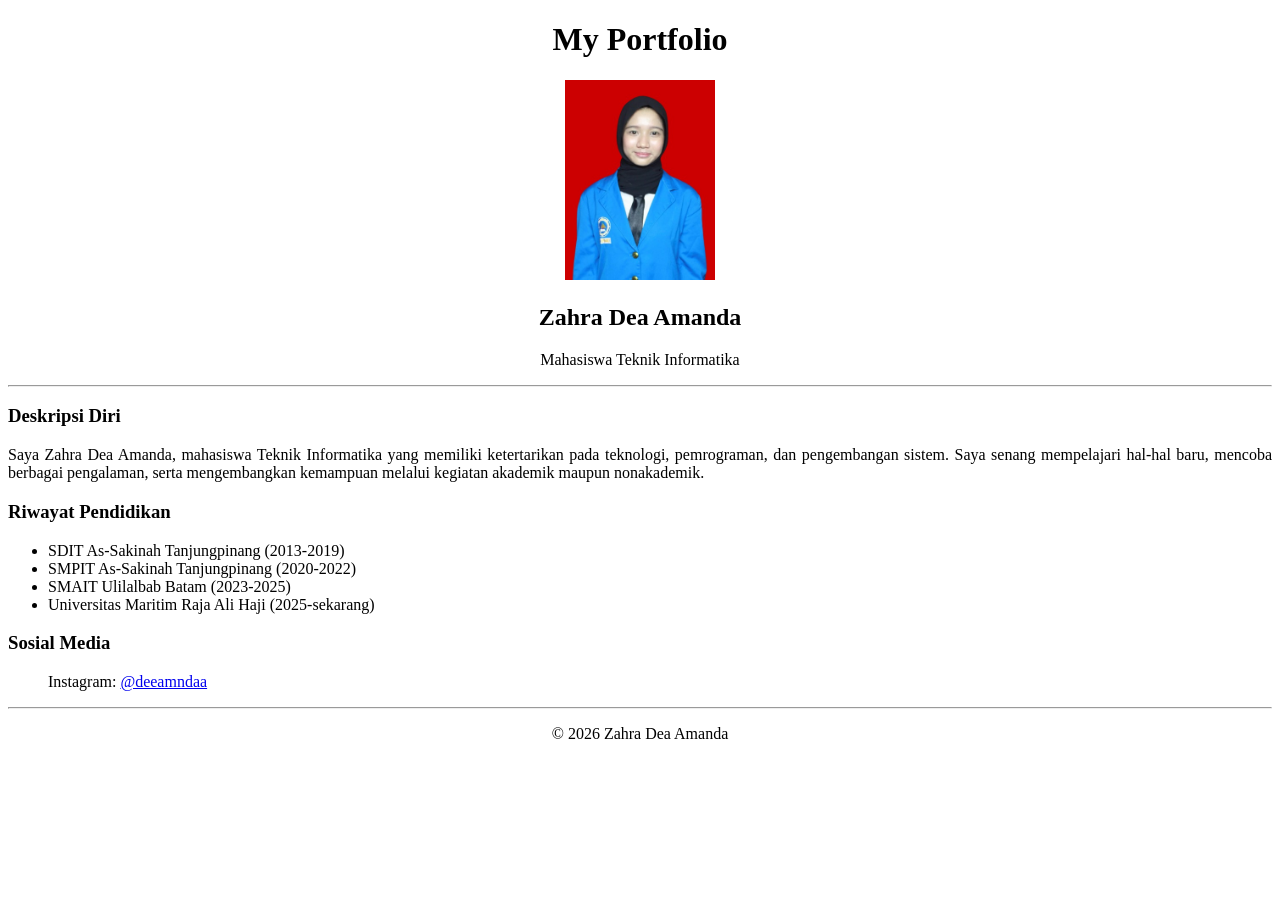
==== porto.html @ d294869a "commit pertama" ====
<!DOCTYPE html>
<html>
<head>
    <title>Portfolio Zahra Dea Amanda</title>
</head>

<body>

    <h1 align="center">My Portfolio</h1>

    <p align="center">
        <img src="dea.jpeg" alt="Zahra Dea Amanda" width="150px">
    </p>

    <h2 align="center">Zahra Dea Amanda</h2>

    <p align="center">
        Mahasiswa Teknik Informatika
    </p>

    <hr>

    <h3>Deskripsi Diri</h3>

    <p align="justify">
        Saya Zahra Dea Amanda, mahasiswa Teknik Informatika yang
        memiliki ketertarikan pada teknologi, pemrograman, dan
        pengembangan sistem. Saya senang mempelajari hal-hal baru,
        mencoba berbagai pengalaman, serta mengembangkan kemampuan
        melalui kegiatan akademik maupun nonakademik.
    </p>

    <h3>Riwayat Pendidikan</h3>

    <ul>
        <li>SDIT As-Sakinah Tanjungpinang (2013-2019)</li>
        <li>SMPIT As-Sakinah Tanjungpinang (2020-2022)</li>
        <li>SMAIT Ulilalbab Batam (2023-2025)</li>
        <li>Universitas Maritim Raja Ali Haji (2025-sekarang)</li>
    </ul>

    <h3>Sosial Media</h3>

    <ul>
        Instagram:
        <a href="https://instagram.com/deeamndaa">
             @deeamndaa
        </a>
    </ul>

    <hr>

    <p align="center">
        © 2026 Zahra Dea Amanda
    </p>

</body>
</html>
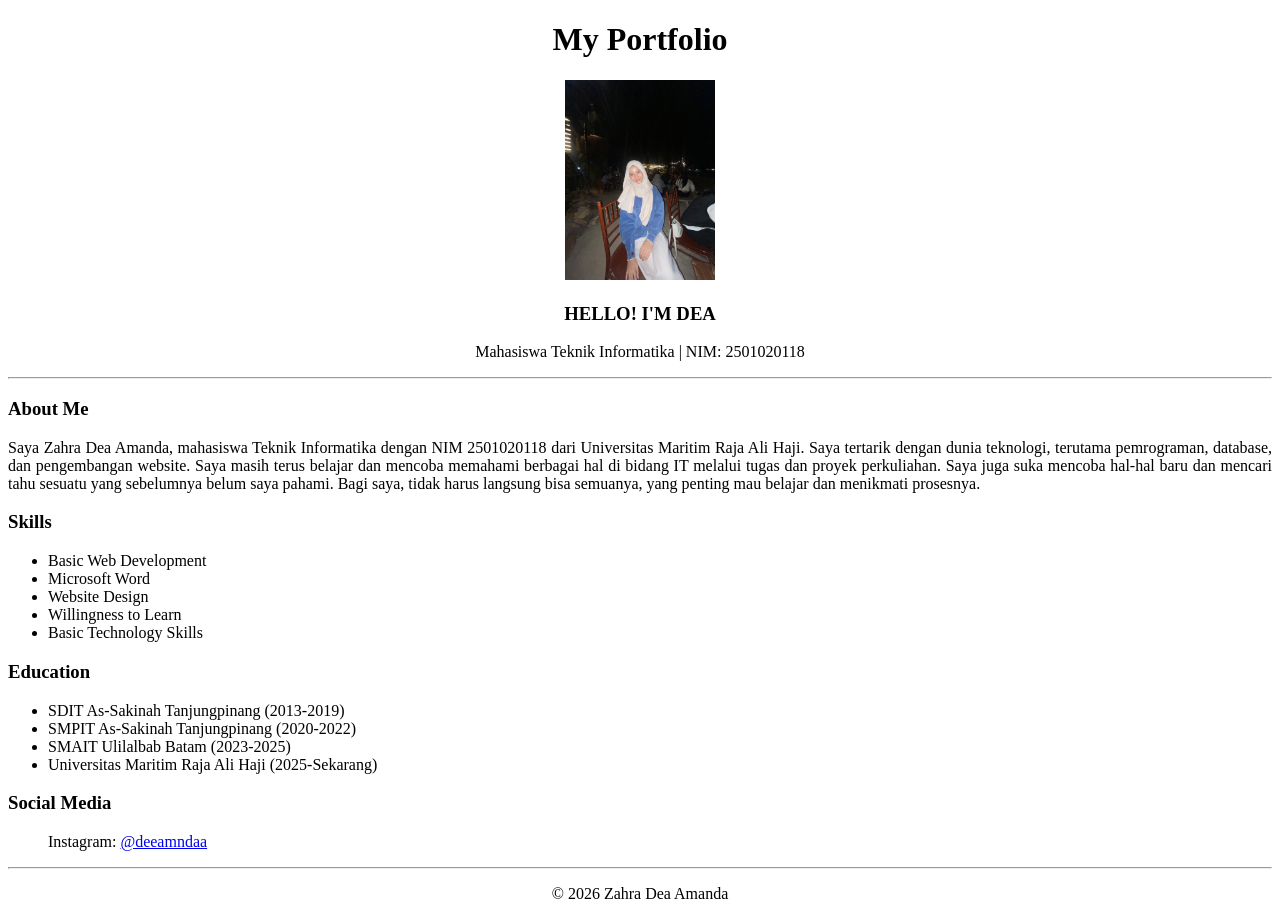
==== commit 407905f8: "Update porto" ====
--- a/porto.html
+++ b/porto.html
@@ -9,42 +9,55 @@
     <h1 align="center">My Portfolio</h1>
 
     <p align="center">
-        <img src="dea.jpeg" alt="Zahra Dea Amanda" width="150px">
+        <img src="deaa.jpeg" alt="Zahra Dea Amanda" width="150px">
     </p>
 
-    <h2 align="center">Zahra Dea Amanda</h2>
+    <h3 align="center">HELLO! I'M DEA</h3>
 
     <p align="center">
-        Mahasiswa Teknik Informatika
+        Mahasiswa Teknik Informatika | NIM: 2501020118
     </p>
 
     <hr>
 
-    <h3>Deskripsi Diri</h3>
+    <h3>About Me</h3>
 
     <p align="justify">
-        Saya Zahra Dea Amanda, mahasiswa Teknik Informatika yang
-        memiliki ketertarikan pada teknologi, pemrograman, dan
-        pengembangan sistem. Saya senang mempelajari hal-hal baru,
-        mencoba berbagai pengalaman, serta mengembangkan kemampuan
-        melalui kegiatan akademik maupun nonakademik.
+        Saya Zahra Dea Amanda, mahasiswa Teknik Informatika dengan NIM
+        2501020118 dari Universitas Maritim Raja Ali Haji. Saya tertarik dengan dunia teknologi, terutama
+        pemrograman, database, dan pengembangan website. Saya masih
+        terus belajar dan mencoba memahami berbagai hal di bidang IT
+        melalui tugas dan proyek perkuliahan. Saya juga suka mencoba
+        hal-hal baru dan mencari tahu sesuatu yang sebelumnya belum
+        saya pahami. Bagi saya, tidak harus langsung bisa semuanya,
+        yang penting mau belajar dan menikmati prosesnya. 
     </p>
 
-    <h3>Riwayat Pendidikan</h3>
+    <h3>Skills</h3>
+
+    <ul>
+        <li>Basic Web Development</li>
+        <li>Microsoft Word</li>
+        <li>Website Design</li>
+        <li>Willingness to Learn</li>
+        <li>Basic Technology Skills</li>
+    </ul>
+
+    <h3>Education</h3>
 
     <ul>
         <li>SDIT As-Sakinah Tanjungpinang (2013-2019)</li>
         <li>SMPIT As-Sakinah Tanjungpinang (2020-2022)</li>
         <li>SMAIT Ulilalbab Batam (2023-2025)</li>
-        <li>Universitas Maritim Raja Ali Haji (2025-sekarang)</li>
+        <li>Universitas Maritim Raja Ali Haji (2025-Sekarang)</li>
     </ul>
 
-    <h3>Sosial Media</h3>
+    <h3>Social Media</h3>
 
     <ul>
         Instagram:
         <a href="https://instagram.com/deeamndaa">
-             @deeamndaa
+            @deeamndaa
         </a>
     </ul>
 
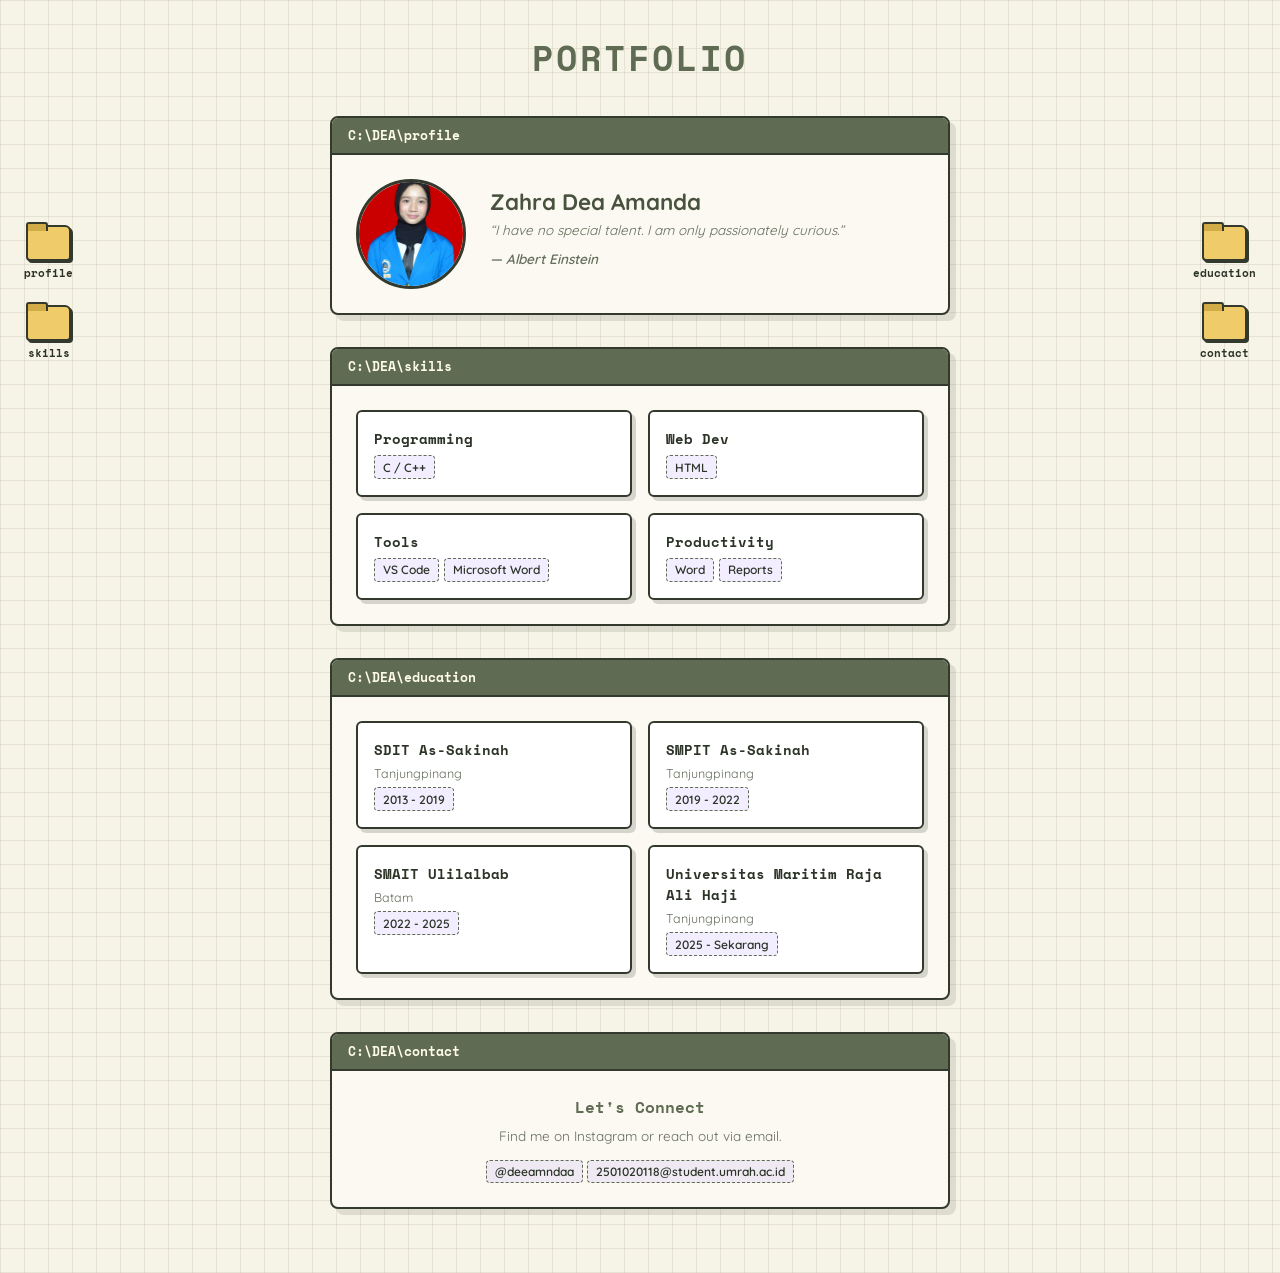
==== commit 1a880e56: "Update porto" ====
--- a/porto.html
+++ b/porto.html
@@ -1,71 +1,112 @@
 <!DOCTYPE html>
-<html>
+<html lang="en">
 <head>
-    <title>Portfolio Zahra Dea Amanda</title>
+    <meta charset="UTF-8">
+    <meta name="viewport" content="width=device-width, initial-scale=1.0">
+    <title>Zahra Dea Amanda - Portfolio</title>
+    <!-- Google Fonts -->
+    <link href="https://fonts.googleapis.com/css2?family=Quicksand:wght@500;700&family=Space+Mono:wght@400;700&display=swap" rel="stylesheet">
+    <!-- Penghubung ke file style.css -->
+    <link rel="stylesheet" href="style.css">
 </head>
-
 <body>
 
-    <h1 align="center">My Portfolio</h1>
+    <div class="container">
+        <header class="banner">PORTFOLIO</header>
 
-    <p align="center">
-        <img src="deaa.jpeg" alt="Zahra Dea Amanda" width="150px">
-    </p>
+        <!-- Sidebar Navigation -->
+        <nav class="sidebar left">
+            <a href="#profile" class="icon-btn"><div class="folder"></div><span>profile</span></a>
+            <a href="#skills" class="icon-btn"><div class="folder"></div><span>skills</span></a>
+        </nav>
+        <nav class="sidebar right">
+            <a href="#education" class="icon-btn"><div class="folder"></div><span>education</span></a>
+            <a href="#contact" class="icon-btn"><div class="folder"></div><span>contact</span></a>
+        </nav>
 
-    <h3 align="center">HELLO! I'M DEA</h3>
+        <!-- Window 1: Profile -->
+        <section id="profile" class="os-window">
+            <div class="win-header"><span>C:\DEA\profile</span></div>
+            <div class="win-body">
+                <div class="profile-content">
+                    <img src="dea.jpg" alt="Zahra" class="profile-img">
+                    <div class="profile-info">
+                        <h2>Zahra Dea Amanda</h2>
+                        <p>“I have no special talent. I am only passionately curious.”</p>
+                        <p style="font-size: 0.85rem; font-weight: 600;">— Albert Einstein</p>
+                    </div>
+                </div>
+            </div>
+        </section>
 
-    <p align="center">
-        Mahasiswa Teknik Informatika | NIM: 2501020118
-    </p>
+        <!-- Window 2: Skills -->
+        <section id="skills" class="os-window">
+            <div class="win-header"><span>C:\DEA\skills</span></div>
+            <div class="win-body">
+                <div class="skills-grid">
+                    <div class="skill-card">
+                        <h4>Programming</h4>
+                        <div class="tags"><span class="tag">C / C++</span></div>
+                    </div>
+                    <div class="skill-card">
+                        <h4>Web Dev</h4>
+                        <div class="tags"><span class="tag">HTML</span></div>
+                    </div>
+                    <div class="skill-card">
+                        <h4>Tools</h4>
+                        <div class="tags"><span class="tag">VS Code</span><span class="tag">Microsoft Word</span></div>
+                    </div>
+                    <div class="skill-card">
+                        <h4>Productivity</h4>
+                        <div class="tags"><span class="tag">Word</span><span class="tag">Reports</span></div>
+                    </div>
+                </div>
+            </div>
+        </section>
 
-    <hr>
+        <!-- Window 3: Education -->
+        <section id="education" class="os-window">
+            <div class="win-header"><span>C:\DEA\education</span></div>
+            <div class="win-body">
+                <div class="skills-grid">
+                    <div class="skill-card">
+                        <h4>SDIT As-Sakinah</h4>
+                        <p style="font-size: 0.78rem; color: var(--text-muted); margin-bottom: 0.4rem;">Tanjungpinang</p>
+                        <div class="tags"><span class="tag">2013 - 2019</span></div>
+                    </div>
+                    <div class="skill-card">
+                        <h4>SMPIT As-Sakinah</h4>
+                        <p style="font-size: 0.78rem; color: var(--text-muted); margin-bottom: 0.4rem;">Tanjungpinang</p>
+                        <div class="tags"><span class="tag">2019 - 2022</span></div>
+                    </div>
+                    <div class="skill-card">
+                        <h4>SMAIT Ulilalbab</h4>
+                        <p style="font-size: 0.78rem; color: var(--text-muted); margin-bottom: 0.4rem;">Batam</p>
+                        <div class="tags"><span class="tag">2022 - 2025</span></div>
+                    </div>
+                    <div class="skill-card">
+                        <h4>Universitas Maritim Raja Ali Haji</h4>
+                        <p style="font-size: 0.78rem; color: var(--text-muted); margin-bottom: 0.4rem;">Tanjungpinang</p>
+                        <div class="tags"><span class="tag">2025 - Sekarang</span></div>
+                    </div>
+                </div>
+            </div>
+        </section>
 
-    <h3>About Me</h3>
+        <!-- Window 4: Contact -->
+        <section id="contact" class="os-window">
+            <div class="win-header"><span>C:\DEA\contact</span></div>
+            <div class="win-body" style="text-align: center;">
+                <h4 style="font-family: 'Space Mono', monospace; margin-bottom: 0.5rem; color: var(--header-olive);">Let's Connect</h4>
+                <p style="font-size: 0.85rem; color: var(--text-muted); margin-bottom: 1rem;">Find me on Instagram or reach out via email.</p>
+                <div class="tags" style="justify-content: center;">
+                    <a href="https://instagram.com/deeamndaa" target="_blank" class="tag">@deeamndaa</a>
+                    <a href="mailto:2501020118@student.umrah.ac.id" target="_blank" class="tag">2501020118@student.umrah.ac.id</a>
+                </div>
+            </div>
+        </section>
 
-    <p align="justify">
-        Saya Zahra Dea Amanda, mahasiswa Teknik Informatika dengan NIM
-        2501020118 dari Universitas Maritim Raja Ali Haji. Saya tertarik dengan dunia teknologi, terutama
-        pemrograman, database, dan pengembangan website. Saya masih
-        terus belajar dan mencoba memahami berbagai hal di bidang IT
-        melalui tugas dan proyek perkuliahan. Saya juga suka mencoba
-        hal-hal baru dan mencari tahu sesuatu yang sebelumnya belum
-        saya pahami. Bagi saya, tidak harus langsung bisa semuanya,
-        yang penting mau belajar dan menikmati prosesnya. 
-    </p>
-
-    <h3>Skills</h3>
-
-    <ul>
-        <li>Basic Web Development</li>
-        <li>Microsoft Word</li>
-        <li>Website Design</li>
-        <li>Willingness to Learn</li>
-        <li>Basic Technology Skills</li>
-    </ul>
-
-    <h3>Education</h3>
-
-    <ul>
-        <li>SDIT As-Sakinah Tanjungpinang (2013-2019)</li>
-        <li>SMPIT As-Sakinah Tanjungpinang (2020-2022)</li>
-        <li>SMAIT Ulilalbab Batam (2023-2025)</li>
-        <li>Universitas Maritim Raja Ali Haji (2025-Sekarang)</li>
-    </ul>
-
-    <h3>Social Media</h3>
-
-    <ul>
-        Instagram:
-        <a href="https://instagram.com/deeamndaa">
-            @deeamndaa
-        </a>
-    </ul>
-
-    <hr>
-
-    <p align="center">
-        © 2026 Zahra Dea Amanda
-    </p>
+    </div>
 
 </body>
 </html>
--- a/style.css
+++ b/style.css
@@ -0,0 +1,180 @@
+* { margin: 0; padding: 0; box-sizing: border-box; }
+:root {
+    --bg-grid: #f6f3e7;
+    --grid-line: rgba(185, 178, 155, 0.25);
+    --header-olive: #5f6b52;
+    --window-bg: #fbf9f1;
+    --window-border: #333a2d;
+    --text-dark: #2c3327;
+    --text-muted: #646e5c;
+    --accent-lilac: #ddd6fe;
+    --accent-cream: #fffbeb;
+    --shadow: 4px 4px 0px rgba(44, 51, 39, 0.18);
+}
+body {
+    font-family: 'Quicksand', sans-serif;
+    background-color: var(--bg-grid);
+    background-image: linear-gradient(var(--grid-line) 1px, transparent 1px), linear-gradient(90deg, var(--grid-line) 1px, transparent 1px);
+    background-size: 24px 24px;
+    color: var(--text-dark);
+    min-height: 100vh;
+    padding: 2rem 1rem 4rem 1rem;
+    scroll-behavior: smooth;
+}
+.container { 
+    max-width: 850px; 
+    margin: 0 auto; 
+    display: flex; 
+    flex-direction: column; 
+    gap: 2rem; 
+    align-items: center; 
+}
+.banner { 
+    text-align: center; 
+    font-family: 'Space Mono', monospace; 
+    font-size: 2.2rem; 
+    font-weight: 700; 
+    color: var(--header-olive); 
+    letter-spacing: 3px; 
+}
+
+/* Sidebar Icons */
+.sidebar { 
+    position: fixed; 
+    top: 25%; 
+    display: flex; 
+    flex-direction: column; 
+    gap: 1.5rem; 
+    z-index: 50; 
+}
+.sidebar.left { left: 1.5rem; }
+.sidebar.right { right: 1.5rem; }
+.icon-btn { 
+    display: flex; 
+    flex-direction: column; 
+    align-items: center; 
+    gap: 0.2rem; 
+    text-decoration: none; 
+    color: var(--text-dark); 
+    font-family: 'Space Mono', monospace; 
+    font-size: 0.7rem; 
+    font-weight: 700; 
+}
+.folder { 
+    width: 45px; 
+    height: 36px; 
+    background-color: #f0cb69; 
+    border: 2px solid var(--window-border); 
+    border-radius: 4px 6px 4px 4px; 
+    position: relative; 
+    box-shadow: 2px 2px 0px var(--window-border); 
+}
+.folder::before { 
+    content: ''; 
+    position: absolute; 
+    top: -5px; 
+    left: -2px; 
+    width: 18px; 
+    height: 7px; 
+    background-color: #d1ab45; 
+    border: 2px solid var(--window-border); 
+    border-bottom: none; 
+    border-radius: 3px 3px 0 0; 
+}
+
+/* Windows */
+.os-window { 
+    width: 100%; 
+    max-width: 620px; 
+    background-color: var(--window-bg); 
+    border: 2px solid var(--window-border); 
+    border-radius: 8px; 
+    box-shadow: 6px 6px 0px rgba(44, 51, 39, 0.12); 
+    overflow: hidden; 
+}
+.win-header { 
+    background-color: var(--header-olive); 
+    color: var(--accent-cream); 
+    padding: 0.5rem 1rem; 
+    display: flex; 
+    justify-content: space-between; 
+    align-items: center; 
+    font-family: 'Space Mono', monospace; 
+    font-size: 0.8rem; 
+    font-weight: 700; 
+    border-bottom: 2px solid var(--window-border); 
+}
+.win-body { padding: 1.5rem; }
+
+/* Profile Content */
+.profile-content { 
+    display: flex; 
+    gap: 1.5rem; 
+    align-items: center; 
+}
+.profile-img { 
+    width: 110px; 
+    height: 110px; 
+    border-radius: 50%; 
+    object-fit: cover; 
+    border: 3px solid var(--window-border); 
+    background-color: var(--accent-lilac); 
+}
+.profile-info h2 { 
+    font-size: 1.4rem; 
+    color: #48523e; 
+    margin-bottom: 0.3rem; 
+}
+.profile-info p { 
+    font-size: 0.85rem; 
+    color: var(--text-muted); 
+    font-style: italic; 
+    margin-bottom: 0.8rem; 
+}
+.skills-grid { 
+    display: grid; 
+    grid-template-columns: repeat(2, 1fr); 
+    gap: 1rem; 
+}
+.skill-card { 
+    background: white; 
+    border: 2px solid var(--window-border); 
+    border-radius: 6px; 
+    padding: 1rem; 
+    box-shadow: var(--shadow); 
+}
+.skill-card h4 { 
+    font-size: 0.9rem; 
+    margin-bottom: 0.4rem; 
+    font-family: 'Space Mono', monospace; 
+}
+.tags { 
+    display: flex; 
+    flex-wrap: wrap; 
+    gap: 0.3rem; 
+}
+.tag { 
+    font-size: 0.75rem; 
+    background: rgba(167, 139, 250, 0.15); 
+    padding: 0.2rem 0.5rem; 
+    border-radius: 4px; 
+    border: 1px dashed var(--header-olive); 
+    font-weight: 600; 
+    text-decoration: none; 
+    color: var(--text-dark); 
+    display: inline-block; 
+}
+
+@media(max-width: 768px) {
+    .sidebar { 
+        position: static; 
+        flex-direction: row; 
+        justify-content: center; 
+        margin-bottom: 1rem; 
+    }
+    .profile-content { 
+        flex-direction: column; 
+        text-align: center; 
+    }
+    .skills-grid { grid-template-columns: 1fr; }
+}
